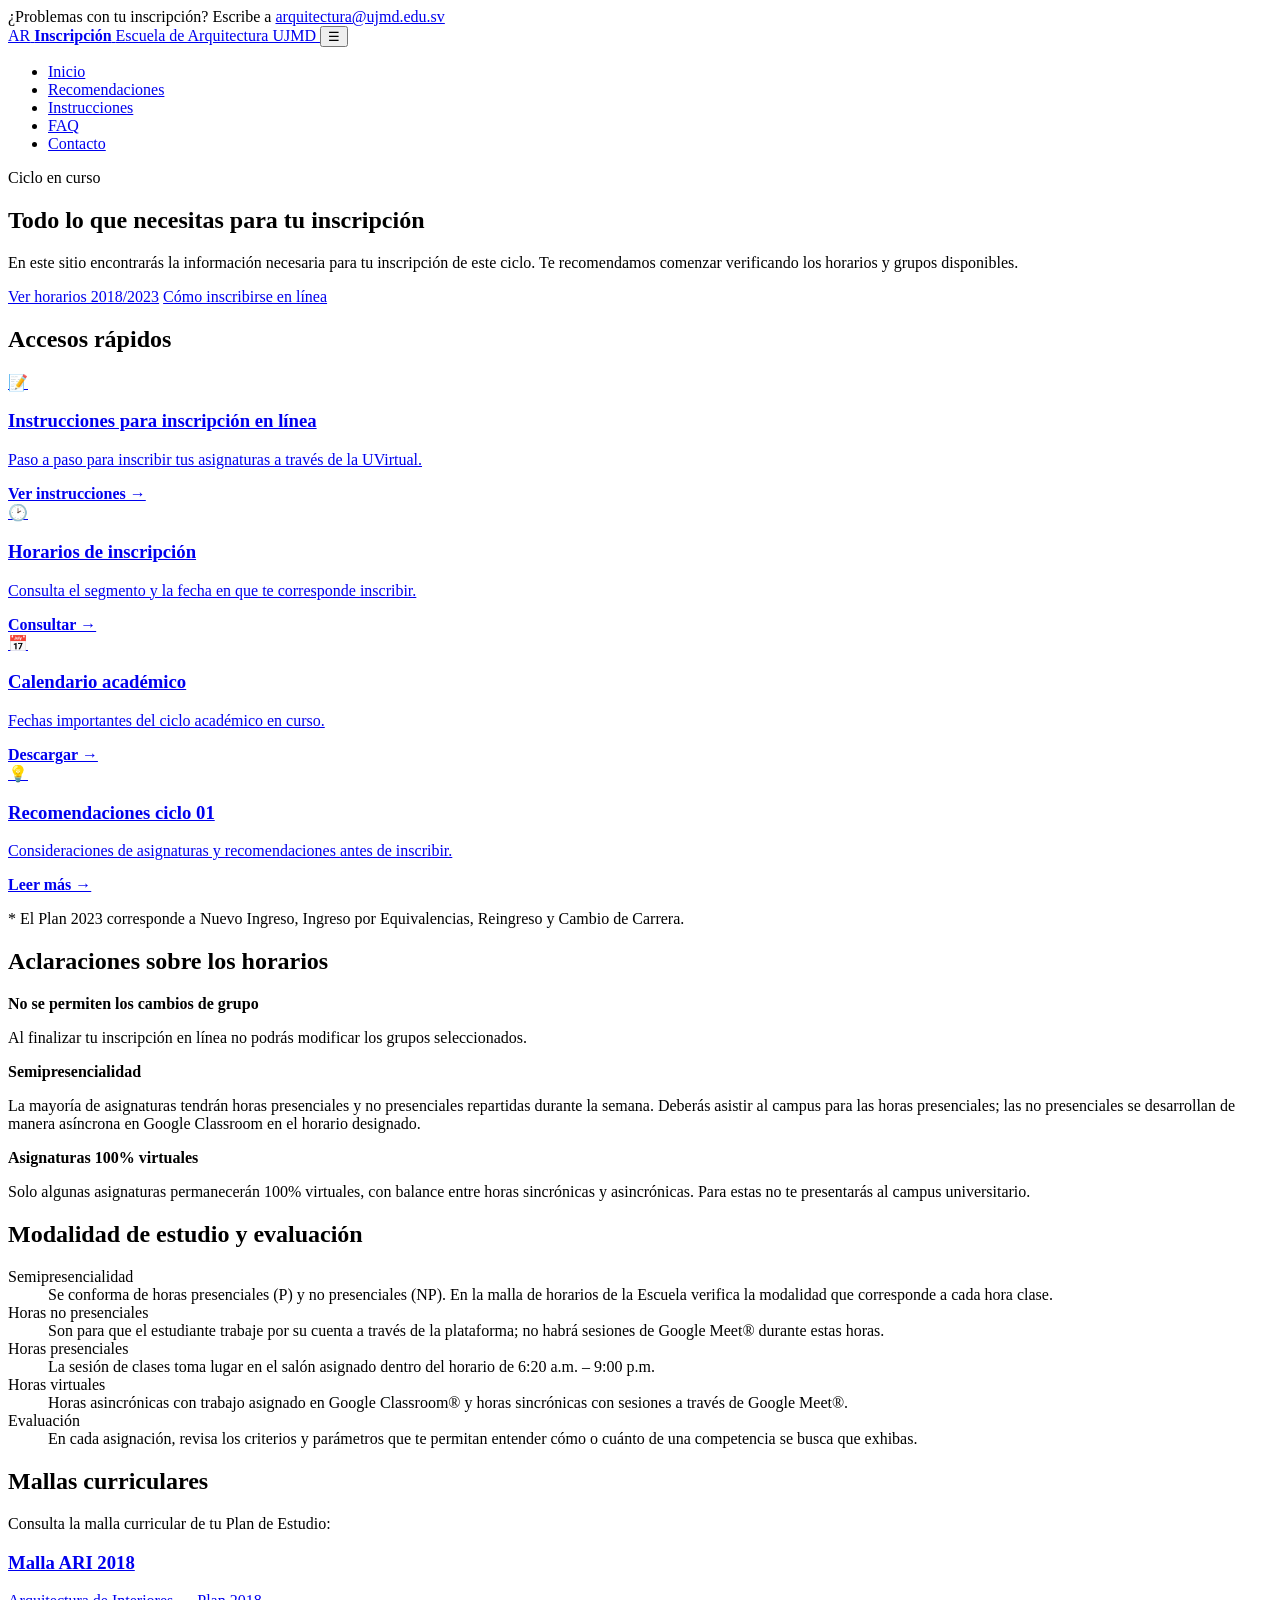
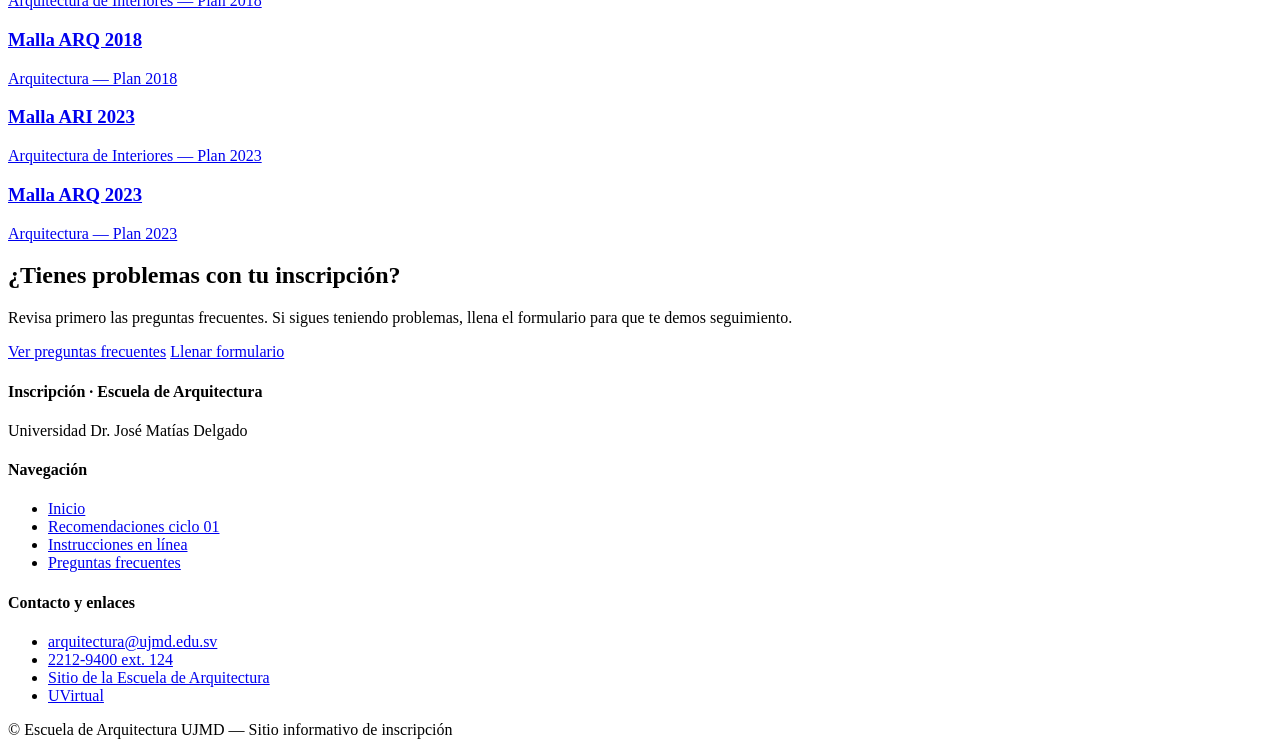
==== index.html @ d6c4833a "Rename index.htlm to index.html" ====
<!DOCTYPE html>
<html lang="es">
<head>
  <meta charset="UTF-8">
  <meta name="viewport" content="width=device-width, initial-scale=1.0">
  <title>Inscripción | Escuela de Arquitectura UJMD</title>
  <meta name="description" content="Información necesaria para tu inscripción de este ciclo — Escuela de Arquitectura, Universidad Dr. José Matías Delgado.">
  <link rel="preconnect" href="https://fonts.googleapis.com">
  <link href="https://fonts.googleapis.com/css2?family=Inter:wght@400;500;600;700;800&display=swap" rel="stylesheet">
  <link rel="stylesheet" href="styles.css">
</head>
<body>

  <div class="aviso-superior">
    ¿Problemas con tu inscripción? Escribe a <a href="mailto:arquitectura@ujmd.edu.sv">arquitectura@ujmd.edu.sv</a>
  </div>

  <header class="header">
    <nav class="nav">
      <a href="index.html" class="logo">
        <span class="logo-marca">AR</span>
        <span class="logo-texto">
          <strong>Inscripción</strong>
          <span>Escuela de Arquitectura UJMD</span>
        </span>
      </a>
      <button class="btn-menu" aria-label="Abrir menú">☰</button>
      <ul class="menu">
        <li><a href="index.html" class="activo">Inicio</a></li>
        <li><a href="recomendaciones.html">Recomendaciones</a></li>
        <li><a href="instrucciones.html">Instrucciones</a></li>
        <li><a href="faq.html">FAQ</a></li>
        <li><a href="mailto:arquitectura@ujmd.edu.sv">Contacto</a></li>
      </ul>
    </nav>
  </header>

  <section class="hero">
    <div class="hero-contenido">
      <span class="etiqueta">Ciclo en curso</span>
      <h1>Todo lo que necesitas para tu inscripción</h1>
      <p>En este sitio encontrarás la información necesaria para tu inscripción de este ciclo. Te recomendamos comenzar verificando los horarios y grupos disponibles.</p>
      <div class="hero-botones">
        <a class="btn btn-rojo" href="https://drive.google.com/open?id=1hYybfgr_sa6sFOh1pNgrKb1XfVoq0A5B" target="_blank" rel="noopener">Ver horarios 2018/2023</a>
        <a class="btn btn-claro" href="instrucciones.html">Cómo inscribirse en línea</a>
      </div>
    </div>
  </section>

  <main>
    <!-- Accesos rápidos -->
    <section class="seccion">
      <div class="contenedor">
        <h2 class="seccion-titulo">Accesos rápidos</h2>
        <div class="linea-acento"></div>
        <div class="tarjetas">
          <a class="tarjeta tarjeta-enlace" href="instrucciones.html">
            <div class="icono">📝</div>
            <h3>Instrucciones para inscripción en línea</h3>
            <p>Paso a paso para inscribir tus asignaturas a través de la UVirtual.</p>
            <span class="enlace" style="color:var(--rojo); font-weight:600;">Ver instrucciones →</span>
          </a>
          <a class="tarjeta tarjeta-enlace" href="https://www.ujmd.edu.sv/inscripcion-horario/arquitectura/" target="_blank" rel="noopener">
            <div class="icono">🕑</div>
            <h3>Horarios de inscripción</h3>
            <p>Consulta el segmento y la fecha en que te corresponde inscribir.</p>
            <span class="enlace" style="color:var(--rojo); font-weight:600;">Consultar →</span>
          </a>
          <a class="tarjeta tarjeta-enlace" href="https://drive.google.com/open?id=1ztWR73ITUoLOF77Rh7TLZA5f2QSHo3m7" target="_blank" rel="noopener">
            <div class="icono">📅</div>
            <h3>Calendario académico</h3>
            <p>Fechas importantes del ciclo académico en curso.</p>
            <span class="enlace" style="color:var(--rojo); font-weight:600;">Descargar →</span>
          </a>
          <a class="tarjeta tarjeta-enlace" href="recomendaciones.html">
            <div class="icono">💡</div>
            <h3>Recomendaciones ciclo 01</h3>
            <p>Consideraciones de asignaturas y recomendaciones antes de inscribir.</p>
            <span class="enlace" style="color:var(--rojo); font-weight:600;">Leer más →</span>
          </a>
        </div>
        <p class="nota">* El Plan 2023 corresponde a Nuevo Ingreso, Ingreso por Equivalencias, Reingreso y Cambio de Carrera.</p>
      </div>
    </section>

    <!-- Aclaraciones -->
    <section class="seccion" style="padding-top:0;">
      <div class="contenedor">
        <h2 class="seccion-titulo">Aclaraciones sobre los horarios</h2>
        <div class="linea-acento"></div>
        <div class="alerta alerta-roja">
          <strong>No se permiten los cambios de grupo</strong>
          <p>Al finalizar tu inscripción en línea no podrás modificar los grupos seleccionados.</p>
        </div>
        <div class="alerta alerta-azul">
          <strong>Semipresencialidad</strong>
          <p>La mayoría de asignaturas tendrán horas presenciales y no presenciales repartidas durante la semana. Deberás asistir al campus para las horas presenciales; las no presenciales se desarrollan de manera asíncrona en Google Classroom en el horario designado.</p>
        </div>
        <div class="alerta alerta-ambar">
          <strong>Asignaturas 100% virtuales</strong>
          <p>Solo algunas asignaturas permanecerán 100% virtuales, con balance entre horas sincrónicas y asincrónicas. Para estas no te presentarás al campus universitario.</p>
        </div>
      </div>
    </section>

    <!-- Modalidad -->
    <section class="seccion" style="padding-top:0;">
      <div class="contenedor">
        <h2 class="seccion-titulo">Modalidad de estudio y evaluación</h2>
        <div class="linea-acento"></div>
        <dl class="definiciones">
          <div class="definicion">
            <dt>Semipresencialidad</dt>
            <dd>Se conforma de horas presenciales (P) y no presenciales (NP). En la malla de horarios de la Escuela verifica la modalidad que corresponde a cada hora clase.</dd>
          </div>
          <div class="definicion">
            <dt>Horas no presenciales</dt>
            <dd>Son para que el estudiante trabaje por su cuenta a través de la plataforma; no habrá sesiones de Google Meet® durante estas horas.</dd>
          </div>
          <div class="definicion">
            <dt>Horas presenciales</dt>
            <dd>La sesión de clases toma lugar en el salón asignado dentro del horario de 6:20 a.m. – 9:00 p.m.</dd>
          </div>
          <div class="definicion">
            <dt>Horas virtuales</dt>
            <dd>Horas asincrónicas con trabajo asignado en Google Classroom® y horas sincrónicas con sesiones a través de Google Meet®.</dd>
          </div>
          <div class="definicion">
            <dt>Evaluación</dt>
            <dd>En cada asignación, revisa los criterios y parámetros que te permitan entender cómo o cuánto de una competencia se busca que exhibas.</dd>
          </div>
        </dl>
      </div>
    </section>

    <!-- Mallas curriculares -->
    <section class="seccion" style="padding-top:0;">
      <div class="contenedor">
        <h2 class="seccion-titulo">Mallas curriculares</h2>
        <p class="seccion-sub">Consulta la malla curricular de tu Plan de Estudio:</p>
        <div class="tarjetas">
          <a class="tarjeta tarjeta-enlace" href="https://drive.google.com/open?id=1e8xpUFCSqy_6aFLFYJ4rYyiDkTk_DrwK" target="_blank" rel="noopener">
            <h3>Malla ARI 2018</h3>
            <p>Arquitectura de Interiores — Plan 2018</p>
          </a>
          <a class="tarjeta tarjeta-enlace" href="https://drive.google.com/open?id=1e02tQdBMCcbCzEgWoytMqdnPlkGfabal" target="_blank" rel="noopener">
            <h3>Malla ARQ 2018</h3>
            <p>Arquitectura — Plan 2018</p>
          </a>
          <a class="tarjeta tarjeta-enlace" href="https://drive.google.com/open?id=1LbUfrU8d8MPIpe7XYC3Wa8VljsyWFBXw" target="_blank" rel="noopener">
            <h3>Malla ARI 2023</h3>
            <p>Arquitectura de Interiores — Plan 2023</p>
          </a>
          <a class="tarjeta tarjeta-enlace" href="https://drive.google.com/open?id=1LcKixuJLy1CkPlPRgVf4YlogJbpoIIKR" target="_blank" rel="noopener">
            <h3>Malla ARQ 2023</h3>
            <p>Arquitectura — Plan 2023</p>
          </a>
        </div>
      </div>
    </section>

    <!-- CTA -->
    <section class="seccion" style="padding-top:0;">
      <div class="contenedor">
        <div class="cta">
          <h2>¿Tienes problemas con tu inscripción?</h2>
          <p>Revisa primero las preguntas frecuentes. Si sigues teniendo problemas, llena el formulario para que te demos seguimiento.</p>
          <div class="hero-botones" style="justify-content:center;">
            <a class="btn" href="faq.html">Ver preguntas frecuentes</a>
            <a class="btn" href="https://forms.gle/niYX9DEPgqshswdW7" target="_blank" rel="noopener">Llenar formulario</a>
          </div>
        </div>
      </div>
    </section>
  </main>

  <footer class="footer">
    <div class="contenedor">
      <div class="footer-grid">
        <div>
          <h4>Inscripción · Escuela de Arquitectura</h4>
          <p>Universidad Dr. José Matías Delgado</p>
        </div>
        <div>
          <h4>Navegación</h4>
          <ul>
            <li><a href="index.html">Inicio</a></li>
            <li><a href="recomendaciones.html">Recomendaciones ciclo 01</a></li>
            <li><a href="instrucciones.html">Instrucciones en línea</a></li>
            <li><a href="faq.html">Preguntas frecuentes</a></li>
          </ul>
        </div>
        <div>
          <h4>Contacto y enlaces</h4>
          <ul>
            <li><a href="mailto:arquitectura@ujmd.edu.sv">arquitectura@ujmd.edu.sv</a></li>
            <li><a href="tel:+50322129400">2212-9400 ext. 124</a></li>
            <li><a href="https://www.ujmd.edu.sv/facultades/escuela-de-arquitectura/" target="_blank" rel="noopener">Sitio de la Escuela de Arquitectura</a></li>
            <li><a href="http://uvirtual.ujmd.edu.sv/" target="_blank" rel="noopener">UVirtual</a></li>
          </ul>
        </div>
      </div>
      <div class="footer-legal">© Escuela de Arquitectura UJMD — Sitio informativo de inscripción</div>
    </div>
  </footer>

  <script src="script.js"></script>
</body>
</html>
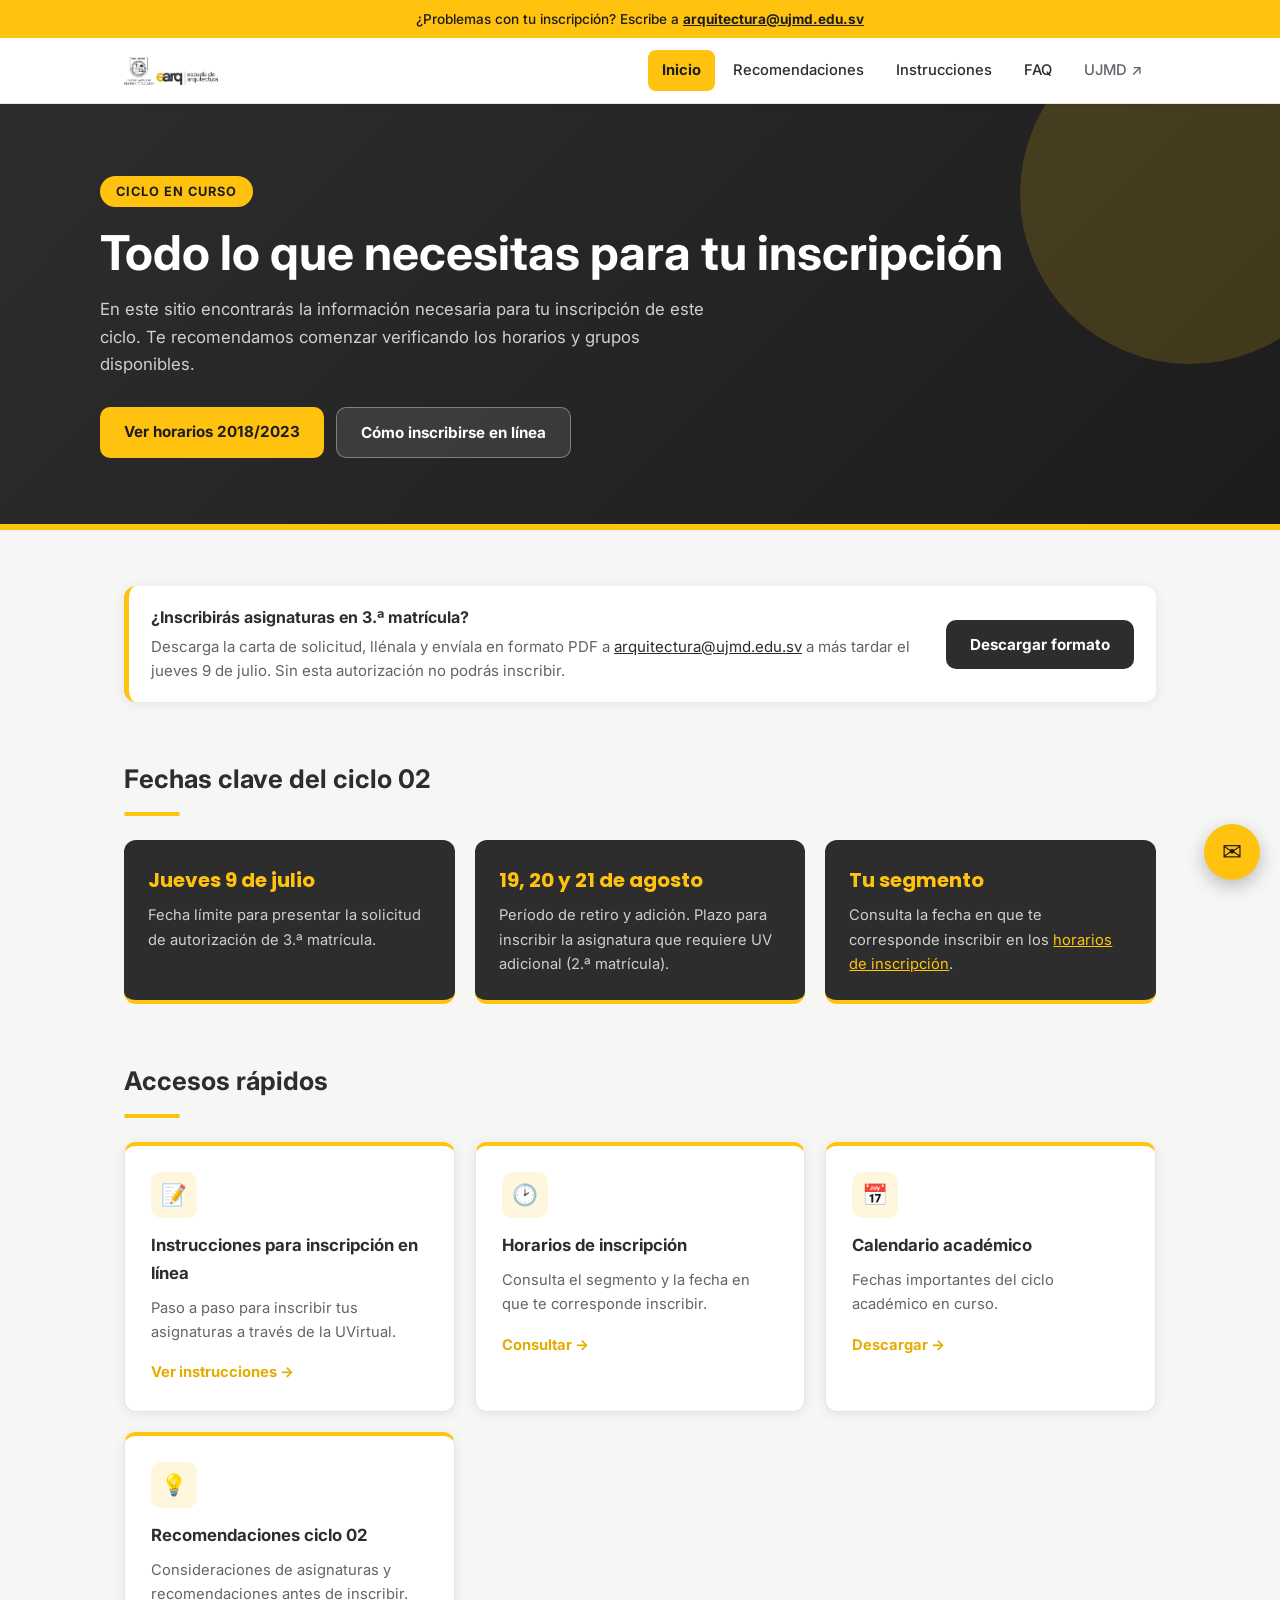
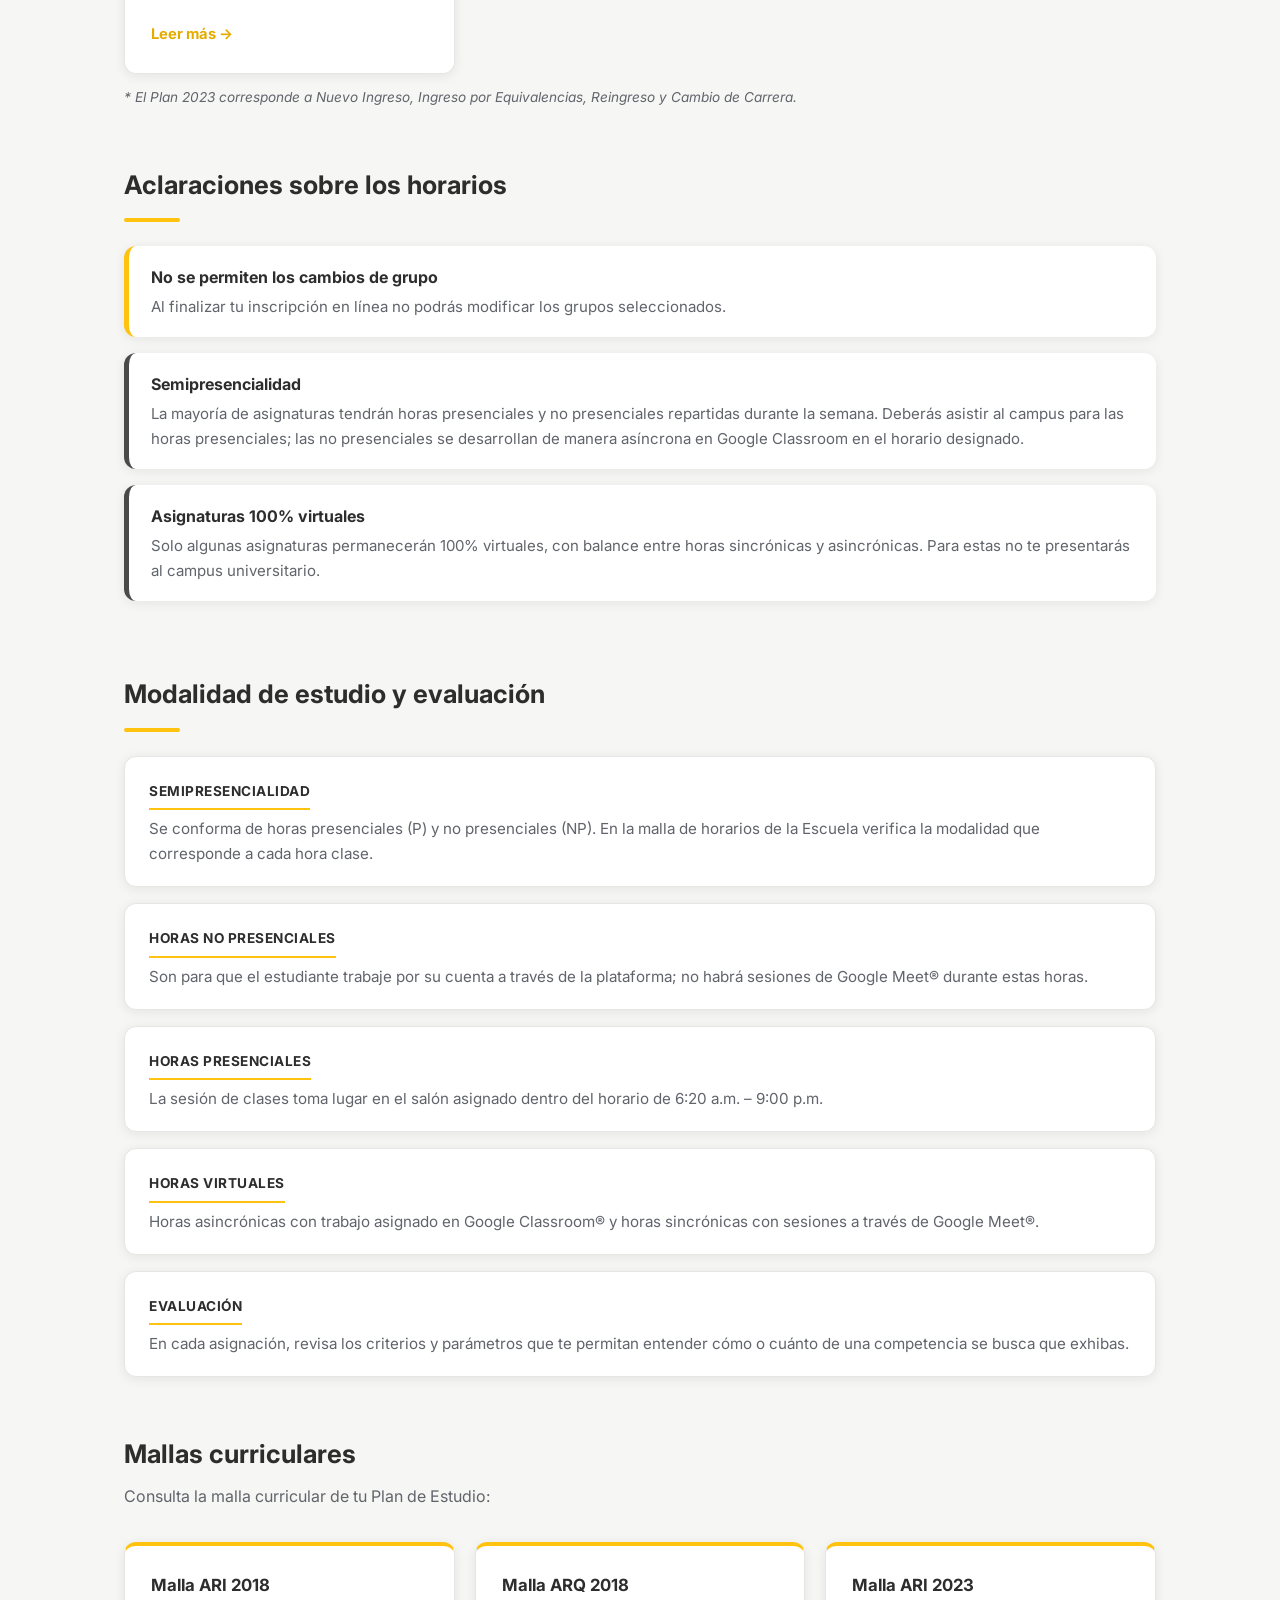
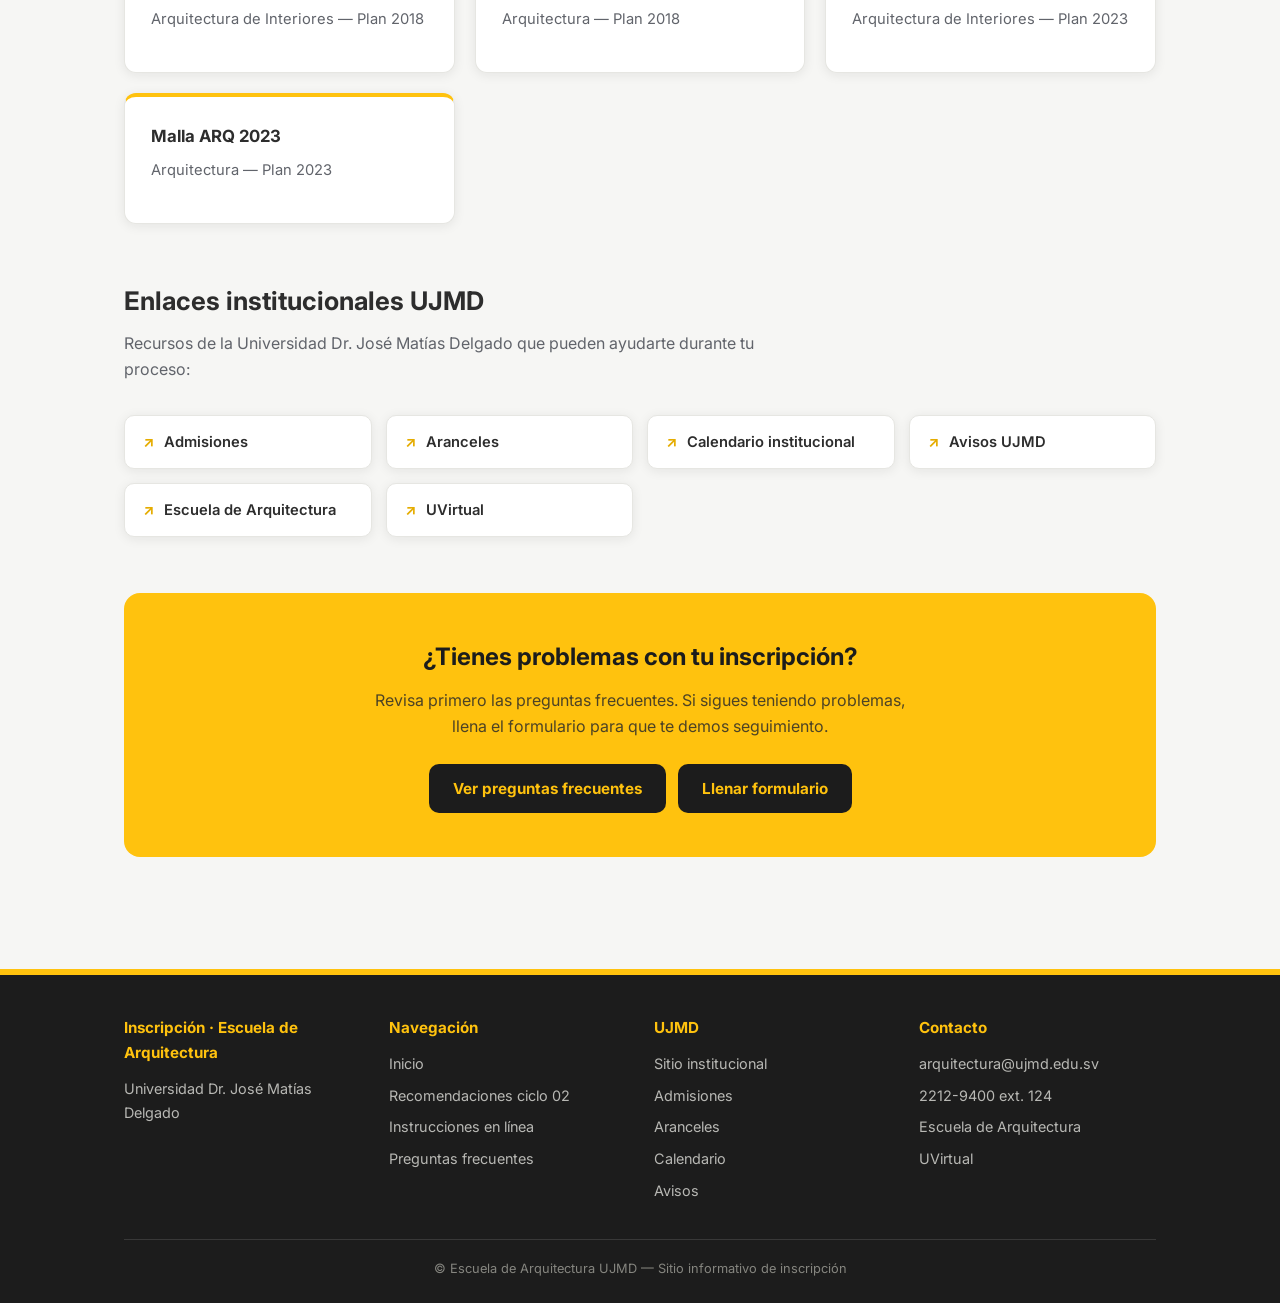
==== commit 64905d1b: "Add files via upload" ====
--- a/index.html
+++ b/index.html
@@ -6,7 +6,7 @@
   <title>Inscripción | Escuela de Arquitectura UJMD</title>
   <meta name="description" content="Información necesaria para tu inscripción de este ciclo — Escuela de Arquitectura, Universidad Dr. José Matías Delgado.">
   <link rel="preconnect" href="https://fonts.googleapis.com">
-  <link href="https://fonts.googleapis.com/css2?family=Inter:wght@400;500;600;700;800&display=swap" rel="stylesheet">
+  <link href="https://fonts.googleapis.com/css2?family=Inter:wght@400;500;600;700;800&family=Poppins:wght@400;700&display=swap" rel="stylesheet">
   <link rel="stylesheet" href="styles.css">
 </head>
 <body>
@@ -17,12 +17,8 @@
 
   <header class="header">
     <nav class="nav">
-      <a href="index.html" class="logo">
-        <span class="logo-marca">AR</span>
-        <span class="logo-texto">
-          <strong>Inscripción</strong>
-          <span>Escuela de Arquitectura UJMD</span>
-        </span>
+      <a href="index.html" class="logo" aria-label="EArq — Escuela de Arquitectura UJMD">
+        <span class="logo-cut"><img src="LOGO%20EARQ-UJMD-01.png" alt="EArq — Escuela de Arquitectura UJMD"></span>
       </a>
       <button class="btn-menu" aria-label="Abrir menú">☰</button>
       <ul class="menu">
@@ -30,7 +26,7 @@
         <li><a href="recomendaciones.html">Recomendaciones</a></li>
         <li><a href="instrucciones.html">Instrucciones</a></li>
         <li><a href="faq.html">FAQ</a></li>
-        <li><a href="mailto:arquitectura@ujmd.edu.sv">Contacto</a></li>
+        <li><a href="https://www.ujmd.edu.sv/" target="_blank" rel="noopener" class="externo">UJMD ↗</a></li>
       </ul>
     </nav>
   </header>
@@ -41,13 +37,48 @@
       <h1>Todo lo que necesitas para tu inscripción</h1>
       <p>En este sitio encontrarás la información necesaria para tu inscripción de este ciclo. Te recomendamos comenzar verificando los horarios y grupos disponibles.</p>
       <div class="hero-botones">
-        <a class="btn btn-rojo" href="https://drive.google.com/open?id=1hYybfgr_sa6sFOh1pNgrKb1XfVoq0A5B" target="_blank" rel="noopener">Ver horarios 2018/2023</a>
+        <a class="btn btn-amarillo" href="https://drive.google.com/open?id=1923eWimsNDPZbsRJVhP5gRsiucGjTOb5" target="_blank" rel="noopener">Ver horarios 2018/2023</a>
         <a class="btn btn-claro" href="instrucciones.html">Cómo inscribirse en línea</a>
       </div>
     </div>
   </section>
 
   <main>
+    <!-- Aviso 3.ª matrícula -->
+    <section class="seccion" style="padding-bottom:0;">
+      <div class="contenedor">
+        <div class="alerta alerta-amarilla" style="display:flex; align-items:center; justify-content:space-between; gap:16px; flex-wrap:wrap; margin-bottom:0;">
+          <div style="flex:1; min-width:260px;">
+            <strong>¿Inscribirás asignaturas en 3.ª matrícula?</strong>
+            <p>Descarga la carta de solicitud, llénala y envíala en formato PDF a <a href="mailto:arquitectura@ujmd.edu.sv">arquitectura@ujmd.edu.sv</a> a más tardar el jueves 9 de julio. Sin esta autorización no podrás inscribir.</p>
+          </div>
+          <a class="btn btn-oscuro" href="https://docs.google.com/document/d/1ooplPmo3fWcnGAQLoOipXJLfIvERY1R8" target="_blank" rel="noopener">Descargar formato</a>
+        </div>
+      </div>
+    </section>
+
+    <!-- Fechas clave -->
+    <section class="seccion" style="padding-bottom:0;">
+      <div class="contenedor">
+        <h2 class="seccion-titulo">Fechas clave del ciclo 02</h2>
+        <div class="linea-acento"></div>
+        <div class="fechas">
+          <div class="fecha-item">
+            <div class="fecha-dia">Jueves 9 de julio</div>
+            <p>Fecha límite para presentar la solicitud de autorización de 3.ª matrícula.</p>
+          </div>
+          <div class="fecha-item">
+            <div class="fecha-dia">19, 20 y 21 de agosto</div>
+            <p>Período de retiro y adición. Plazo para inscribir la asignatura que requiere UV adicional (2.ª matrícula).</p>
+          </div>
+          <div class="fecha-item">
+            <div class="fecha-dia">Tu segmento</div>
+            <p>Consulta la fecha en que te corresponde inscribir en los <a href="https://www.ujmd.edu.sv/inscripcion-horario/arquitectura/" target="_blank" rel="noopener">horarios de inscripción</a>.</p>
+          </div>
+        </div>
+      </div>
+    </section>
+
     <!-- Accesos rápidos -->
     <section class="seccion">
       <div class="contenedor">
@@ -58,25 +89,25 @@
             <div class="icono">📝</div>
             <h3>Instrucciones para inscripción en línea</h3>
             <p>Paso a paso para inscribir tus asignaturas a través de la UVirtual.</p>
-            <span class="enlace" style="color:var(--rojo); font-weight:600;">Ver instrucciones →</span>
+            <span class="enlace">Ver instrucciones →</span>
           </a>
           <a class="tarjeta tarjeta-enlace" href="https://www.ujmd.edu.sv/inscripcion-horario/arquitectura/" target="_blank" rel="noopener">
             <div class="icono">🕑</div>
             <h3>Horarios de inscripción</h3>
             <p>Consulta el segmento y la fecha en que te corresponde inscribir.</p>
-            <span class="enlace" style="color:var(--rojo); font-weight:600;">Consultar →</span>
+            <span class="enlace">Consultar →</span>
           </a>
           <a class="tarjeta tarjeta-enlace" href="https://drive.google.com/open?id=1ztWR73ITUoLOF77Rh7TLZA5f2QSHo3m7" target="_blank" rel="noopener">
             <div class="icono">📅</div>
             <h3>Calendario académico</h3>
             <p>Fechas importantes del ciclo académico en curso.</p>
-            <span class="enlace" style="color:var(--rojo); font-weight:600;">Descargar →</span>
+            <span class="enlace">Descargar →</span>
           </a>
           <a class="tarjeta tarjeta-enlace" href="recomendaciones.html">
             <div class="icono">💡</div>
-            <h3>Recomendaciones ciclo 01</h3>
+            <h3>Recomendaciones ciclo 02</h3>
             <p>Consideraciones de asignaturas y recomendaciones antes de inscribir.</p>
-            <span class="enlace" style="color:var(--rojo); font-weight:600;">Leer más →</span>
+            <span class="enlace">Leer más →</span>
           </a>
         </div>
         <p class="nota">* El Plan 2023 corresponde a Nuevo Ingreso, Ingreso por Equivalencias, Reingreso y Cambio de Carrera.</p>
@@ -88,15 +119,15 @@
       <div class="contenedor">
         <h2 class="seccion-titulo">Aclaraciones sobre los horarios</h2>
         <div class="linea-acento"></div>
-        <div class="alerta alerta-roja">
+        <div class="alerta alerta-amarilla">
           <strong>No se permiten los cambios de grupo</strong>
           <p>Al finalizar tu inscripción en línea no podrás modificar los grupos seleccionados.</p>
         </div>
-        <div class="alerta alerta-azul">
+        <div class="alerta alerta-gris">
           <strong>Semipresencialidad</strong>
           <p>La mayoría de asignaturas tendrán horas presenciales y no presenciales repartidas durante la semana. Deberás asistir al campus para las horas presenciales; las no presenciales se desarrollan de manera asíncrona en Google Classroom en el horario designado.</p>
         </div>
-        <div class="alerta alerta-ambar">
+        <div class="alerta alerta-gris">
           <strong>Asignaturas 100% virtuales</strong>
           <p>Solo algunas asignaturas permanecerán 100% virtuales, con balance entre horas sincrónicas y asincrónicas. Para estas no te presentarás al campus universitario.</p>
         </div>
@@ -159,6 +190,22 @@
       </div>
     </section>
 
+    <!-- Enlaces institucionales -->
+    <section class="seccion" style="padding-top:0;">
+      <div class="contenedor">
+        <h2 class="seccion-titulo">Enlaces institucionales UJMD</h2>
+        <p class="seccion-sub">Recursos de la Universidad Dr. José Matías Delgado que pueden ayudarte durante tu proceso:</p>
+        <div class="enlaces-ujmd">
+          <a class="enlace-ujmd" href="https://www.ujmd.edu.sv/admisiones/" target="_blank" rel="noopener">Admisiones</a>
+          <a class="enlace-ujmd" href="https://www.ujmd.edu.sv/aranceles/" target="_blank" rel="noopener">Aranceles</a>
+          <a class="enlace-ujmd" href="https://www.ujmd.edu.sv/calendario/" target="_blank" rel="noopener">Calendario institucional</a>
+          <a class="enlace-ujmd" href="https://www.ujmd.edu.sv/avisos/" target="_blank" rel="noopener">Avisos UJMD</a>
+          <a class="enlace-ujmd" href="https://www.ujmd.edu.sv/facultades/escuela-de-arquitectura/" target="_blank" rel="noopener">Escuela de Arquitectura</a>
+          <a class="enlace-ujmd" href="http://uvirtual.ujmd.edu.sv/" target="_blank" rel="noopener">UVirtual</a>
+        </div>
+      </div>
+    </section>
+
     <!-- CTA -->
     <section class="seccion" style="padding-top:0;">
       <div class="contenedor">
@@ -185,17 +232,27 @@
           <h4>Navegación</h4>
           <ul>
             <li><a href="index.html">Inicio</a></li>
-            <li><a href="recomendaciones.html">Recomendaciones ciclo 01</a></li>
+            <li><a href="recomendaciones.html">Recomendaciones ciclo 02</a></li>
             <li><a href="instrucciones.html">Instrucciones en línea</a></li>
             <li><a href="faq.html">Preguntas frecuentes</a></li>
           </ul>
         </div>
         <div>
-          <h4>Contacto y enlaces</h4>
+          <h4>UJMD</h4>
+          <ul>
+            <li><a href="https://www.ujmd.edu.sv/" target="_blank" rel="noopener">Sitio institucional</a></li>
+            <li><a href="https://www.ujmd.edu.sv/admisiones/" target="_blank" rel="noopener">Admisiones</a></li>
+            <li><a href="https://www.ujmd.edu.sv/aranceles/" target="_blank" rel="noopener">Aranceles</a></li>
+            <li><a href="https://www.ujmd.edu.sv/calendario/" target="_blank" rel="noopener">Calendario</a></li>
+            <li><a href="https://www.ujmd.edu.sv/avisos/" target="_blank" rel="noopener">Avisos</a></li>
+          </ul>
+        </div>
+        <div>
+          <h4>Contacto</h4>
           <ul>
             <li><a href="mailto:arquitectura@ujmd.edu.sv">arquitectura@ujmd.edu.sv</a></li>
             <li><a href="tel:+50322129400">2212-9400 ext. 124</a></li>
-            <li><a href="https://www.ujmd.edu.sv/facultades/escuela-de-arquitectura/" target="_blank" rel="noopener">Sitio de la Escuela de Arquitectura</a></li>
+            <li><a href="https://www.ujmd.edu.sv/facultades/escuela-de-arquitectura/" target="_blank" rel="noopener">Escuela de Arquitectura</a></li>
             <li><a href="http://uvirtual.ujmd.edu.sv/" target="_blank" rel="noopener">UVirtual</a></li>
           </ul>
         </div>
@@ -204,6 +261,8 @@
     </div>
   </footer>
 
+  <a class="btn-flotante" href="mailto:arquitectura@ujmd.edu.sv" title="Escríbenos: arquitectura@ujmd.edu.sv" aria-label="Contacto por correo">✉</a>
+
   <script src="script.js"></script>
 </body>
 </html>
--- a/styles.css
+++ b/styles.css
@@ -0,0 +1,516 @@
+/* ============================================
+   Sitio de Inscripción — Escuela de Arquitectura UJMD
+   Paleta EArq: gris oscuro · blanco · amarillo
+   ============================================ */
+
+:root {
+  --gris: #2d2d2d;
+  --gris-profundo: #1c1c1c;
+  --gris-medio: #4a4a4a;
+  --amarillo: #ffc20e;
+  --amarillo-oscuro: #e5ac00;
+  --amarillo-suave: #fff7dd;
+  --fondo: #f6f6f4;
+  --blanco: #ffffff;
+  --texto: #2d2d2d;
+  --texto-suave: #61646b;
+  --borde: #e6e6e2;
+  --sombra: 0 2px 12px rgba(28, 28, 28, 0.08);
+  --sombra-hover: 0 8px 24px rgba(28, 28, 28, 0.16);
+  --radio: 12px;
+}
+
+* { margin: 0; padding: 0; box-sizing: border-box; }
+
+html { scroll-behavior: smooth; }
+
+body {
+  font-family: 'Inter', -apple-system, BlinkMacSystemFont, 'Segoe UI', Roboto, sans-serif;
+  background: var(--fondo);
+  color: var(--texto);
+  line-height: 1.65;
+}
+
+img { max-width: 100%; display: block; }
+
+a { color: var(--gris); }
+
+.contenedor {
+  max-width: 1080px;
+  margin: 0 auto;
+  padding: 0 24px;
+}
+
+/* ---------- Barra superior de aviso ---------- */
+.aviso-superior {
+  background: var(--amarillo);
+  color: var(--gris-profundo);
+  font-size: 0.85rem;
+  font-weight: 500;
+  text-align: center;
+  padding: 8px 16px;
+}
+.aviso-superior a { color: var(--gris-profundo); font-weight: 700; text-decoration: underline; }
+
+/* ---------- Header / Navegación ---------- */
+.header {
+  background: var(--blanco);
+  border-bottom: 1px solid var(--borde);
+  position: sticky;
+  top: 0;
+  z-index: 100;
+  box-shadow: 0 1px 4px rgba(0,0,0,0.04);
+}
+.nav {
+  max-width: 1080px;
+  margin: 0 auto;
+  padding: 12px 24px;
+  display: flex;
+  align-items: center;
+  justify-content: space-between;
+  gap: 16px;
+}
+.logo {
+  display: flex;
+  align-items: center;
+  gap: 14px;
+  text-decoration: none;
+  color: var(--gris);
+}
+/* Recorte del logo: el PNG (4132x1454) tiene márgenes transparentes.
+   El área visible del logo va de x 484-3806, y 252-1243 (medido pixel a pixel).
+   Los porcentajes muestran exactamente esa área. */
+.logo-cut {
+  position: relative;
+  width: 94px;
+  height: 28px;
+  overflow: hidden;
+  flex-shrink: 0;
+}
+.logo-cut img {
+  position: absolute;
+  width: 124.34%;
+  max-width: none;
+  left: -14.57%;
+  top: -25.4%;
+}
+
+.menu {
+  display: flex;
+  list-style: none;
+  gap: 4px;
+  align-items: center;
+}
+.menu a {
+  display: block;
+  padding: 8px 14px;
+  border-radius: 8px;
+  text-decoration: none;
+  color: var(--texto);
+  font-size: 0.92rem;
+  font-weight: 500;
+  transition: background 0.15s, color 0.15s;
+}
+.menu a:hover { background: var(--amarillo-suave); }
+.menu a.activo { background: var(--amarillo); color: var(--gris-profundo); font-weight: 700; }
+.menu a.externo { color: var(--texto-suave); }
+
+.btn-menu {
+  display: none;
+  background: none;
+  border: 1px solid var(--borde);
+  border-radius: 8px;
+  padding: 8px 10px;
+  cursor: pointer;
+  font-size: 1.2rem;
+  color: var(--gris);
+}
+
+/* ---------- Hero ---------- */
+.hero {
+  background: linear-gradient(135deg, var(--gris) 0%, var(--gris-profundo) 100%);
+  color: #fff;
+  padding: 72px 24px;
+  position: relative;
+  overflow: hidden;
+}
+.hero::after {
+  content: "";
+  position: absolute;
+  right: -80px;
+  top: -80px;
+  width: 340px;
+  height: 340px;
+  border-radius: 50%;
+  background: rgba(255, 194, 14, 0.16);
+}
+.hero::before {
+  content: "";
+  position: absolute;
+  left: 0; right: 0; bottom: 0;
+  height: 6px;
+  background: var(--amarillo);
+}
+.hero-contenido { max-width: 1080px; margin: 0 auto; position: relative; z-index: 1; }
+.hero .etiqueta {
+  display: inline-block;
+  background: var(--amarillo);
+  color: var(--gris-profundo);
+  border-radius: 999px;
+  padding: 5px 16px;
+  font-size: 0.8rem;
+  font-weight: 700;
+  letter-spacing: 1px;
+  text-transform: uppercase;
+  margin-bottom: 18px;
+}
+.hero h1 { font-size: clamp(1.9rem, 4.5vw, 3rem); line-height: 1.15; margin-bottom: 16px; }
+.hero p { max-width: 620px; font-size: 1.05rem; color: #cfcfcb; margin-bottom: 28px; }
+.hero p a { color: var(--amarillo); }
+.hero-botones { display: flex; gap: 12px; flex-wrap: wrap; }
+
+/* Hero compacto para páginas internas */
+.hero-interno { padding: 48px 24px; }
+.hero-interno p { margin-bottom: 0; }
+
+/* ---------- Botones ---------- */
+.btn {
+  display: inline-block;
+  padding: 12px 24px;
+  border-radius: 10px;
+  text-decoration: none;
+  font-weight: 700;
+  font-size: 0.95rem;
+  transition: transform 0.15s, box-shadow 0.15s;
+}
+.btn:hover { transform: translateY(-2px); box-shadow: var(--sombra-hover); }
+.btn-amarillo { background: var(--amarillo); color: var(--gris-profundo); }
+.btn-claro { background: rgba(255,255,255,0.1); color: #fff; border: 1px solid rgba(255,255,255,0.35); }
+.btn-oscuro { background: var(--gris); color: #fff; }
+
+/* ---------- Secciones ---------- */
+.seccion { padding: 56px 0; }
+.seccion-titulo {
+  font-size: 1.6rem;
+  color: var(--gris);
+  margin-bottom: 8px;
+}
+.seccion-sub { color: var(--texto-suave); margin-bottom: 32px; max-width: 680px; }
+.linea-acento {
+  width: 56px; height: 4px;
+  background: var(--amarillo);
+  border-radius: 2px;
+  margin: 12px 0 24px;
+}
+
+/* ---------- Tarjetas ---------- */
+.tarjetas {
+  display: grid;
+  grid-template-columns: repeat(auto-fit, minmax(260px, 1fr));
+  gap: 20px;
+}
+.tarjeta {
+  background: var(--blanco);
+  border: 1px solid var(--borde);
+  border-top: 4px solid var(--amarillo);
+  border-radius: var(--radio);
+  padding: 26px;
+  box-shadow: var(--sombra);
+  transition: transform 0.15s, box-shadow 0.15s;
+}
+.tarjeta:hover { transform: translateY(-3px); box-shadow: var(--sombra-hover); }
+.tarjeta .icono {
+  width: 46px; height: 46px;
+  border-radius: 10px;
+  background: var(--amarillo-suave);
+  display: flex; align-items: center; justify-content: center;
+  font-size: 1.3rem;
+  margin-bottom: 14px;
+}
+.tarjeta h3 { color: var(--gris); font-size: 1.05rem; margin-bottom: 8px; }
+.tarjeta p { font-size: 0.92rem; color: var(--texto-suave); margin-bottom: 14px; }
+.tarjeta .enlace { font-weight: 700; text-decoration: none; font-size: 0.92rem; color: var(--amarillo-oscuro); }
+.tarjeta .enlace:hover { text-decoration: underline; }
+
+a.tarjeta-enlace { text-decoration: none; color: inherit; display: block; }
+
+/* ---------- Alertas ---------- */
+.alerta {
+  border-radius: var(--radio);
+  padding: 18px 22px;
+  margin-bottom: 16px;
+  border-left: 5px solid;
+  background: var(--blanco);
+  box-shadow: var(--sombra);
+}
+.alerta strong { display: block; margin-bottom: 4px; color: var(--gris); }
+.alerta p { font-size: 0.94rem; color: var(--texto-suave); }
+.alerta-amarilla { border-color: var(--amarillo); }
+.alerta-gris { border-color: var(--gris-medio); }
+
+/* ---------- Listas ---------- */
+.lista-check { list-style: none; }
+.lista-check li {
+  padding: 10px 0 10px 34px;
+  position: relative;
+  border-bottom: 1px dashed var(--borde);
+}
+.lista-check li:last-child { border-bottom: none; }
+.lista-check li::before {
+  content: "✓";
+  position: absolute;
+  left: 0; top: 10px;
+  width: 22px; height: 22px;
+  border-radius: 50%;
+  background: var(--amarillo);
+  color: var(--gris-profundo);
+  font-size: 0.8rem;
+  display: flex; align-items: center; justify-content: center;
+  font-weight: 700;
+}
+
+.lista-numerada { list-style: none; counter-reset: paso; }
+.lista-numerada li {
+  counter-increment: paso;
+  padding: 14px 0 14px 52px;
+  position: relative;
+  border-bottom: 1px dashed var(--borde);
+}
+.lista-numerada li:last-child { border-bottom: none; }
+.lista-numerada li::before {
+  content: counter(paso);
+  position: absolute;
+  left: 0; top: 12px;
+  width: 34px; height: 34px;
+  border-radius: 50%;
+  background: var(--gris);
+  color: var(--amarillo);
+  font-weight: 700;
+  display: flex; align-items: center; justify-content: center;
+  font-size: 0.9rem;
+}
+
+/* ---------- Acordeón (FAQ) ---------- */
+.acordeon { display: flex; flex-direction: column; gap: 12px; }
+.acordeon-item {
+  background: var(--blanco);
+  border: 1px solid var(--borde);
+  border-radius: var(--radio);
+  box-shadow: var(--sombra);
+  overflow: hidden;
+}
+.acordeon-item.abierto { border-left: 5px solid var(--amarillo); }
+.acordeon-boton {
+  width: 100%;
+  background: none;
+  border: none;
+  text-align: left;
+  padding: 18px 22px;
+  font-size: 1rem;
+  font-weight: 600;
+  color: var(--gris);
+  cursor: pointer;
+  display: flex;
+  justify-content: space-between;
+  align-items: center;
+  gap: 16px;
+  font-family: inherit;
+}
+.acordeon-boton::after {
+  content: "+";
+  font-size: 1.4rem;
+  color: var(--amarillo-oscuro);
+  transition: transform 0.2s;
+  flex-shrink: 0;
+}
+.acordeon-item.abierto .acordeon-boton::after { transform: rotate(45deg); }
+.acordeon-panel {
+  max-height: 0;
+  overflow: hidden;
+  transition: max-height 0.25s ease;
+}
+.acordeon-panel p {
+  padding: 0 22px 20px;
+  color: var(--texto-suave);
+  font-size: 0.95rem;
+}
+
+/* ---------- Definiciones (modalidades) ---------- */
+.definiciones { display: grid; gap: 16px; }
+.definicion {
+  background: var(--blanco);
+  border: 1px solid var(--borde);
+  border-radius: var(--radio);
+  padding: 20px 24px;
+  box-shadow: var(--sombra);
+}
+.definicion dt {
+  font-weight: 700;
+  color: var(--gris);
+  text-transform: uppercase;
+  font-size: 0.85rem;
+  letter-spacing: 0.5px;
+  margin-bottom: 6px;
+  padding-bottom: 6px;
+  border-bottom: 2px solid var(--amarillo);
+  display: inline-block;
+}
+.definicion dd { color: var(--texto-suave); font-size: 0.95rem; }
+
+/* ---------- Enlaces institucionales UJMD ---------- */
+.enlaces-ujmd {
+  display: grid;
+  grid-template-columns: repeat(auto-fit, minmax(200px, 1fr));
+  gap: 14px;
+}
+.enlace-ujmd {
+  display: flex;
+  align-items: center;
+  gap: 10px;
+  background: var(--blanco);
+  border: 1px solid var(--borde);
+  border-radius: 10px;
+  padding: 14px 18px;
+  text-decoration: none;
+  color: var(--gris);
+  font-weight: 600;
+  font-size: 0.92rem;
+  box-shadow: var(--sombra);
+  transition: transform 0.15s, box-shadow 0.15s, border-color 0.15s;
+}
+.enlace-ujmd:hover {
+  transform: translateY(-2px);
+  box-shadow: var(--sombra-hover);
+  border-color: var(--amarillo);
+}
+.enlace-ujmd::before { content: "↗"; color: var(--amarillo-oscuro); font-weight: 700; }
+
+/* ---------- CTA final ---------- */
+.cta {
+  background: var(--amarillo);
+  border-radius: 16px;
+  color: var(--gris-profundo);
+  padding: 44px 36px;
+  text-align: center;
+}
+.cta h2 { font-size: 1.5rem; margin-bottom: 10px; }
+.cta p { color: #4d4325; margin-bottom: 24px; max-width: 560px; margin-left: auto; margin-right: auto; }
+.cta .btn { background: var(--gris-profundo); color: var(--amarillo); }
+
+/* ---------- Footer ---------- */
+.footer {
+  background: var(--gris-profundo);
+  color: #b8b8b4;
+  margin-top: 56px;
+  padding: 40px 0 24px;
+  font-size: 0.9rem;
+  border-top: 6px solid var(--amarillo);
+}
+.footer-grid {
+  display: grid;
+  grid-template-columns: repeat(auto-fit, minmax(200px, 1fr));
+  gap: 28px;
+  margin-bottom: 28px;
+}
+.footer h4 { color: var(--amarillo); margin-bottom: 12px; font-size: 0.95rem; }
+.footer ul { list-style: none; }
+.footer li { margin-bottom: 8px; }
+.footer a { color: #b8b8b4; text-decoration: none; }
+.footer a:hover { color: #fff; text-decoration: underline; }
+.footer-legal {
+  border-top: 1px solid rgba(255,255,255,0.12);
+  padding-top: 18px;
+  text-align: center;
+  font-size: 0.8rem;
+  color: #85857f;
+}
+
+/* ---------- Fechas clave ---------- */
+.fechas {
+  display: grid;
+  grid-template-columns: repeat(auto-fit, minmax(240px, 1fr));
+  gap: 20px;
+}
+.fecha-item {
+  background: var(--gris);
+  color: #fff;
+  border-radius: var(--radio);
+  padding: 24px;
+  border-bottom: 4px solid var(--amarillo);
+}
+.fecha-item .fecha-dia {
+  font-family: 'Poppins', 'Inter', sans-serif;
+  font-weight: 700;
+  font-size: 1.25rem;
+  color: var(--amarillo);
+  margin-bottom: 6px;
+}
+.fecha-item p { color: #cfcfcb; font-size: 0.92rem; }
+.fecha-item a { color: var(--amarillo); }
+
+/* ---------- Buscador FAQ ---------- */
+.buscador { margin-bottom: 24px; }
+.buscador input {
+  width: 100%;
+  padding: 14px 18px;
+  border: 1px solid var(--borde);
+  border-radius: 10px;
+  font-size: 1rem;
+  font-family: inherit;
+  box-shadow: var(--sombra);
+}
+.buscador input:focus {
+  outline: none;
+  border-color: var(--amarillo);
+  box-shadow: 0 0 0 3px rgba(255, 194, 14, 0.35);
+}
+.sin-resultados {
+  display: none;
+  color: var(--texto-suave);
+  font-style: italic;
+  padding: 12px 0;
+}
+
+/* ---------- Botón flotante de contacto ---------- */
+.btn-flotante {
+  position: fixed;
+  right: 20px;
+  bottom: 20px;
+  width: 56px;
+  height: 56px;
+  border-radius: 50%;
+  background: var(--amarillo);
+  color: var(--gris-profundo);
+  display: flex;
+  align-items: center;
+  justify-content: center;
+  font-size: 1.5rem;
+  text-decoration: none;
+  box-shadow: 0 6px 18px rgba(0, 0, 0, 0.25);
+  z-index: 200;
+  transition: transform 0.15s;
+}
+.btn-flotante:hover { transform: scale(1.08); }
+
+/* ---------- Utilidades ---------- */
+.nota { font-size: 0.85rem; color: var(--texto-suave); font-style: italic; margin-top: 12px; }
+.mt-32 { margin-top: 32px; }
+
+/* ---------- Responsive ---------- */
+@media (max-width: 820px) {
+  .btn-menu { display: block; }
+  .menu {
+    display: none;
+    position: absolute;
+    top: 100%;
+    left: 0; right: 0;
+    background: var(--blanco);
+    flex-direction: column;
+    align-items: stretch;
+    padding: 12px 16px;
+    border-bottom: 1px solid var(--borde);
+    box-shadow: 0 12px 24px rgba(0,0,0,0.08);
+  }
+  .menu.abierto { display: flex; }
+  .hero { padding: 52px 24px; }
+}
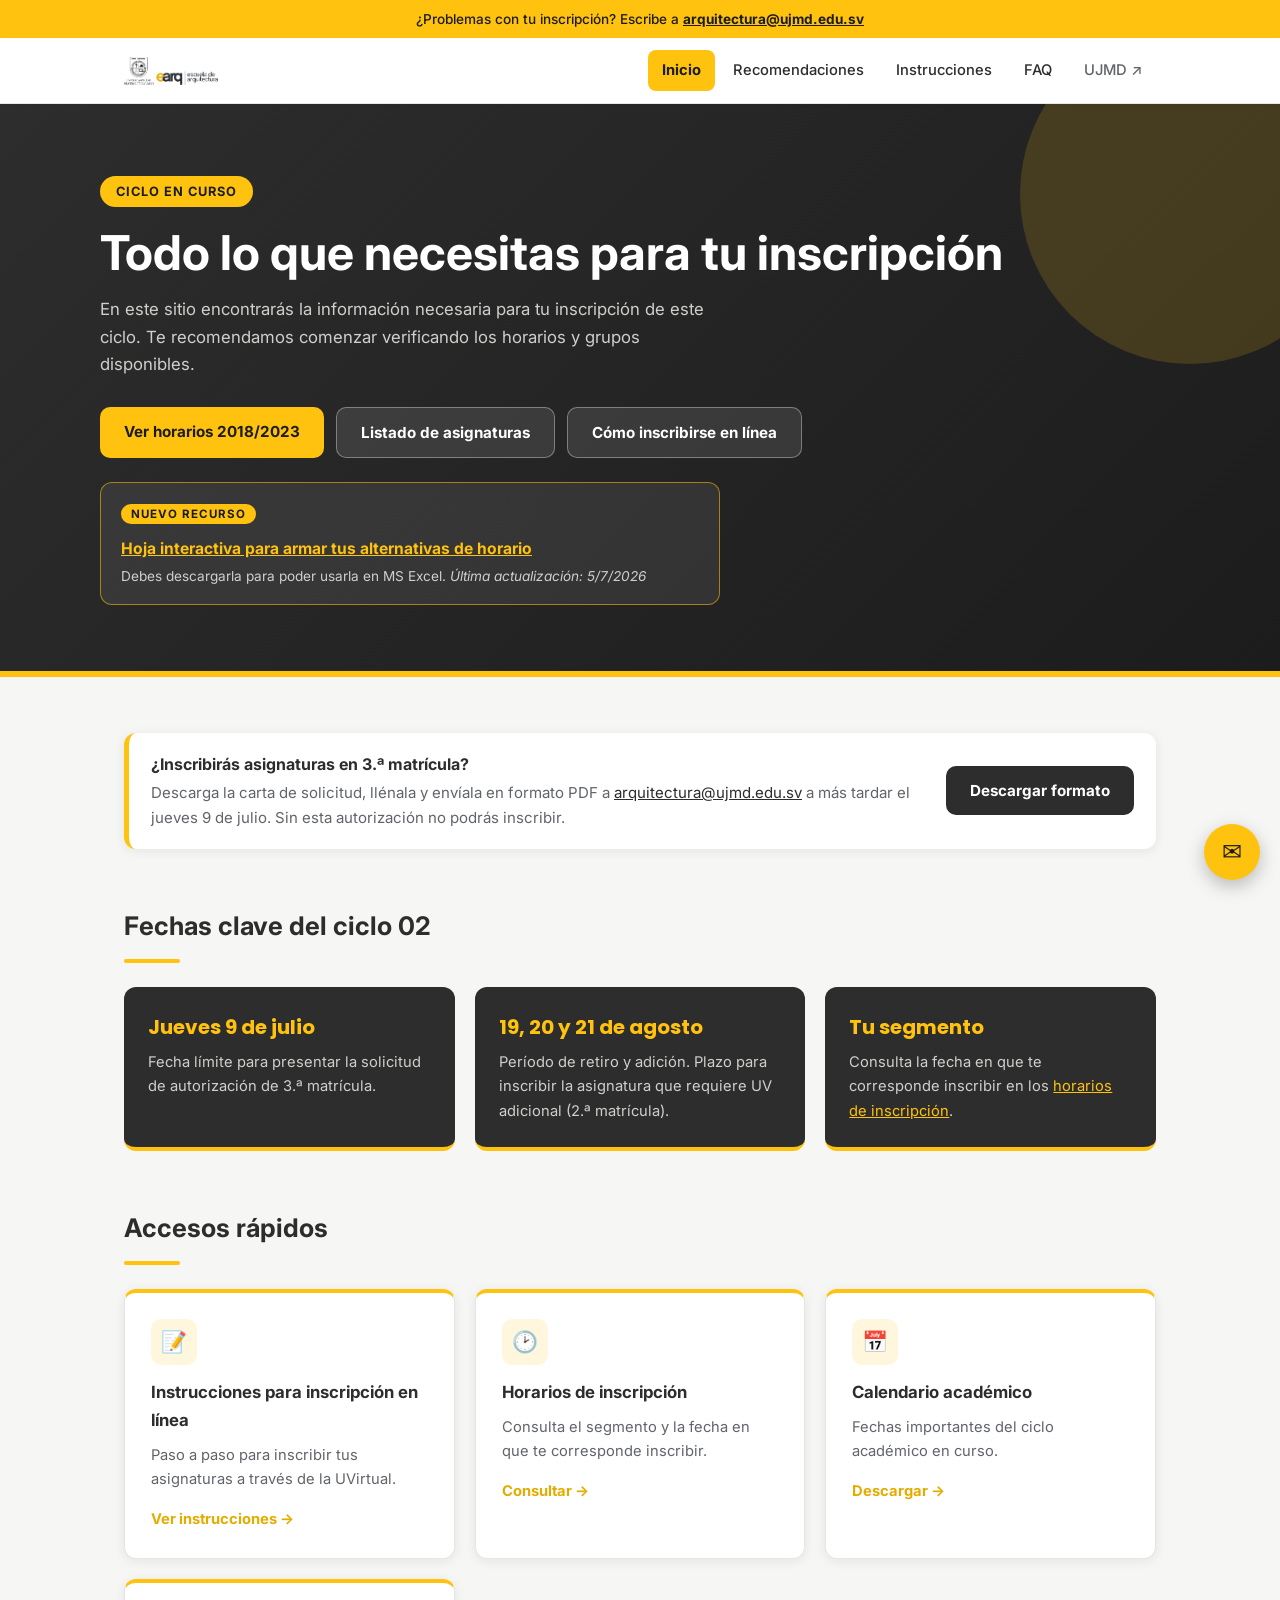
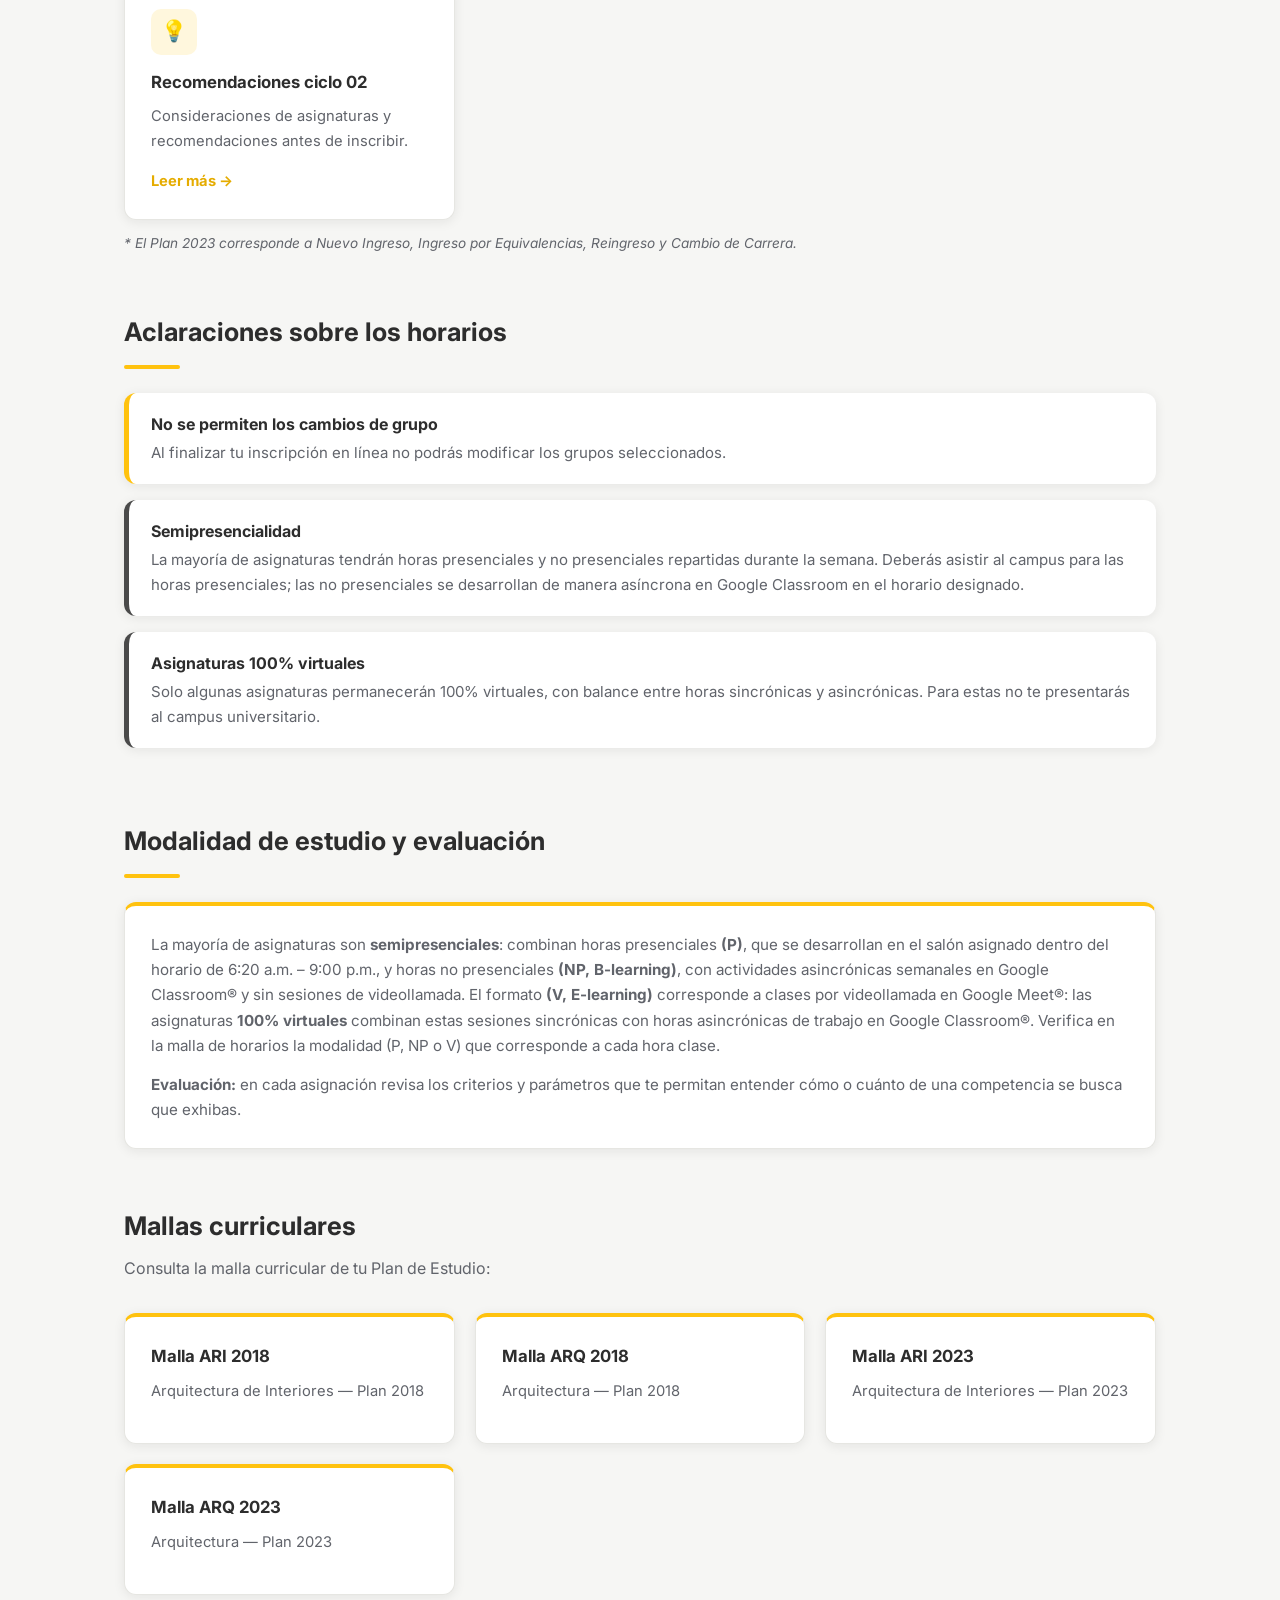
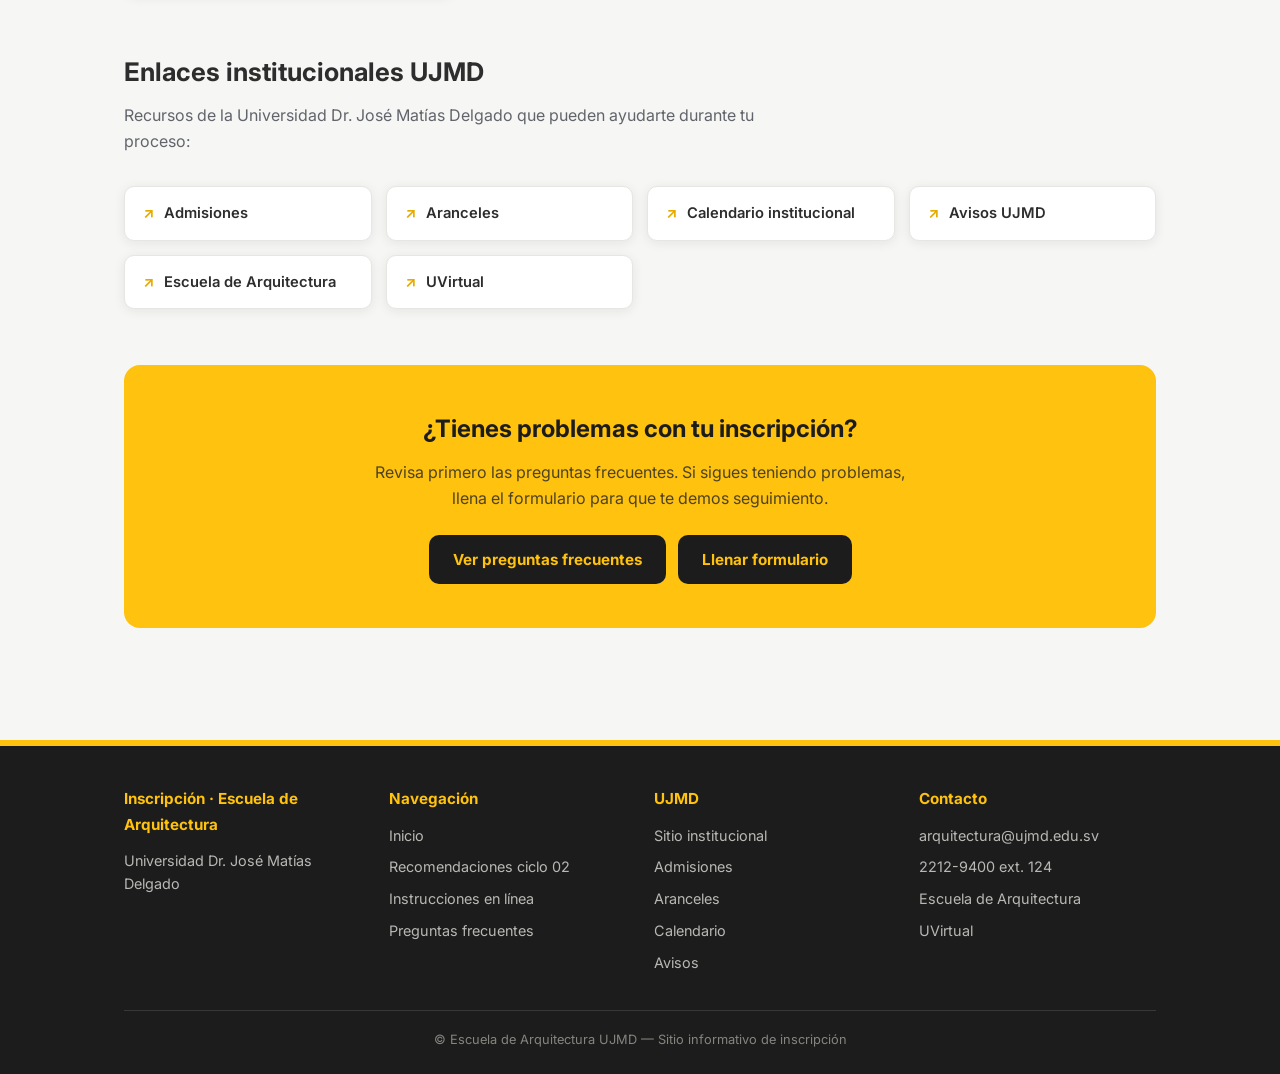
==== commit d65008ec: "Add files via upload" ====
--- a/index.html
+++ b/index.html
@@ -38,7 +38,17 @@
       <p>En este sitio encontrarás la información necesaria para tu inscripción de este ciclo. Te recomendamos comenzar verificando los horarios y grupos disponibles.</p>
       <div class="hero-botones">
         <a class="btn btn-amarillo" href="https://drive.google.com/open?id=1923eWimsNDPZbsRJVhP5gRsiucGjTOb5" target="_blank" rel="noopener">Ver horarios 2018/2023</a>
+        <a class="btn btn-claro" href="https://drive.google.com/open?id=1y3ivrCp_7fT7D3oIXPWiKIe9DtbUjibN" target="_blank" rel="noopener">Listado de asignaturas</a>
         <a class="btn btn-claro" href="instrucciones.html">Cómo inscribirse en línea</a>
+      </div>
+
+      <!-- Nuevo recurso: hoja interactiva de horarios. Edita la fecha de actualización aquí abajo. -->
+      <div style="margin-top:24px; background:rgba(255,255,255,0.08); border:1px solid rgba(255,194,14,0.55); border-radius:12px; padding:16px 20px; max-width:620px;">
+        <span style="background:var(--amarillo); color:var(--gris-profundo); font-weight:700; font-size:0.72rem; letter-spacing:1px; text-transform:uppercase; padding:3px 10px; border-radius:999px;">Nuevo recurso</span>
+        <p style="margin:10px 0 4px; font-size:0.98rem;">
+          <a href="https://docs.google.com/spreadsheets/d/15Bo3qzZ-b8wHty07IjirQ-MpVF-Xn2zj?rtpof=true&amp;usp=drive_fs" target="_blank" rel="noopener" style="color:var(--amarillo); font-weight:700;">Hoja interactiva para armar tus alternativas de horario</a>
+        </p>
+        <p style="color:#cfcfcb; font-size:0.85rem; margin:0;">Debes descargarla para poder usarla en MS Excel. <em>Última actualización: 5/7/2026</em></p>
       </div>
     </div>
   </section>
@@ -139,28 +149,10 @@
       <div class="contenedor">
         <h2 class="seccion-titulo">Modalidad de estudio y evaluación</h2>
         <div class="linea-acento"></div>
-        <dl class="definiciones">
-          <div class="definicion">
-            <dt>Semipresencialidad</dt>
-            <dd>Se conforma de horas presenciales (P) y no presenciales (NP). En la malla de horarios de la Escuela verifica la modalidad que corresponde a cada hora clase.</dd>
-          </div>
-          <div class="definicion">
-            <dt>Horas no presenciales</dt>
-            <dd>Son para que el estudiante trabaje por su cuenta a través de la plataforma; no habrá sesiones de Google Meet® durante estas horas.</dd>
-          </div>
-          <div class="definicion">
-            <dt>Horas presenciales</dt>
-            <dd>La sesión de clases toma lugar en el salón asignado dentro del horario de 6:20 a.m. – 9:00 p.m.</dd>
-          </div>
-          <div class="definicion">
-            <dt>Horas virtuales</dt>
-            <dd>Horas asincrónicas con trabajo asignado en Google Classroom® y horas sincrónicas con sesiones a través de Google Meet®.</dd>
-          </div>
-          <div class="definicion">
-            <dt>Evaluación</dt>
-            <dd>En cada asignación, revisa los criterios y parámetros que te permitan entender cómo o cuánto de una competencia se busca que exhibas.</dd>
-          </div>
-        </dl>
+        <div class="tarjeta" style="max-width:none;">
+          <p style="font-size:0.95rem; color:var(--texto-suave); margin-bottom:14px;">La mayoría de asignaturas son <strong>semipresenciales</strong>: combinan horas presenciales <strong>(P)</strong>, que se desarrollan en el salón asignado dentro del horario de 6:20 a.m. – 9:00 p.m., y horas no presenciales <strong>(NP, B-learning)</strong>, con actividades asincrónicas semanales en Google Classroom® y sin sesiones de videollamada. El formato <strong>(V, E-learning)</strong> corresponde a clases por videollamada en Google Meet®: las asignaturas <strong>100% virtuales</strong> combinan estas sesiones sincrónicas con horas asincrónicas de trabajo en Google Classroom®. Verifica en la malla de horarios la modalidad (P, NP o V) que corresponde a cada hora clase.</p>
+          <p style="font-size:0.95rem; color:var(--texto-suave); margin-bottom:0;"><strong>Evaluación:</strong> en cada asignación revisa los criterios y parámetros que te permitan entender cómo o cuánto de una competencia se busca que exhibas.</p>
+        </div>
       </div>
     </section>
 
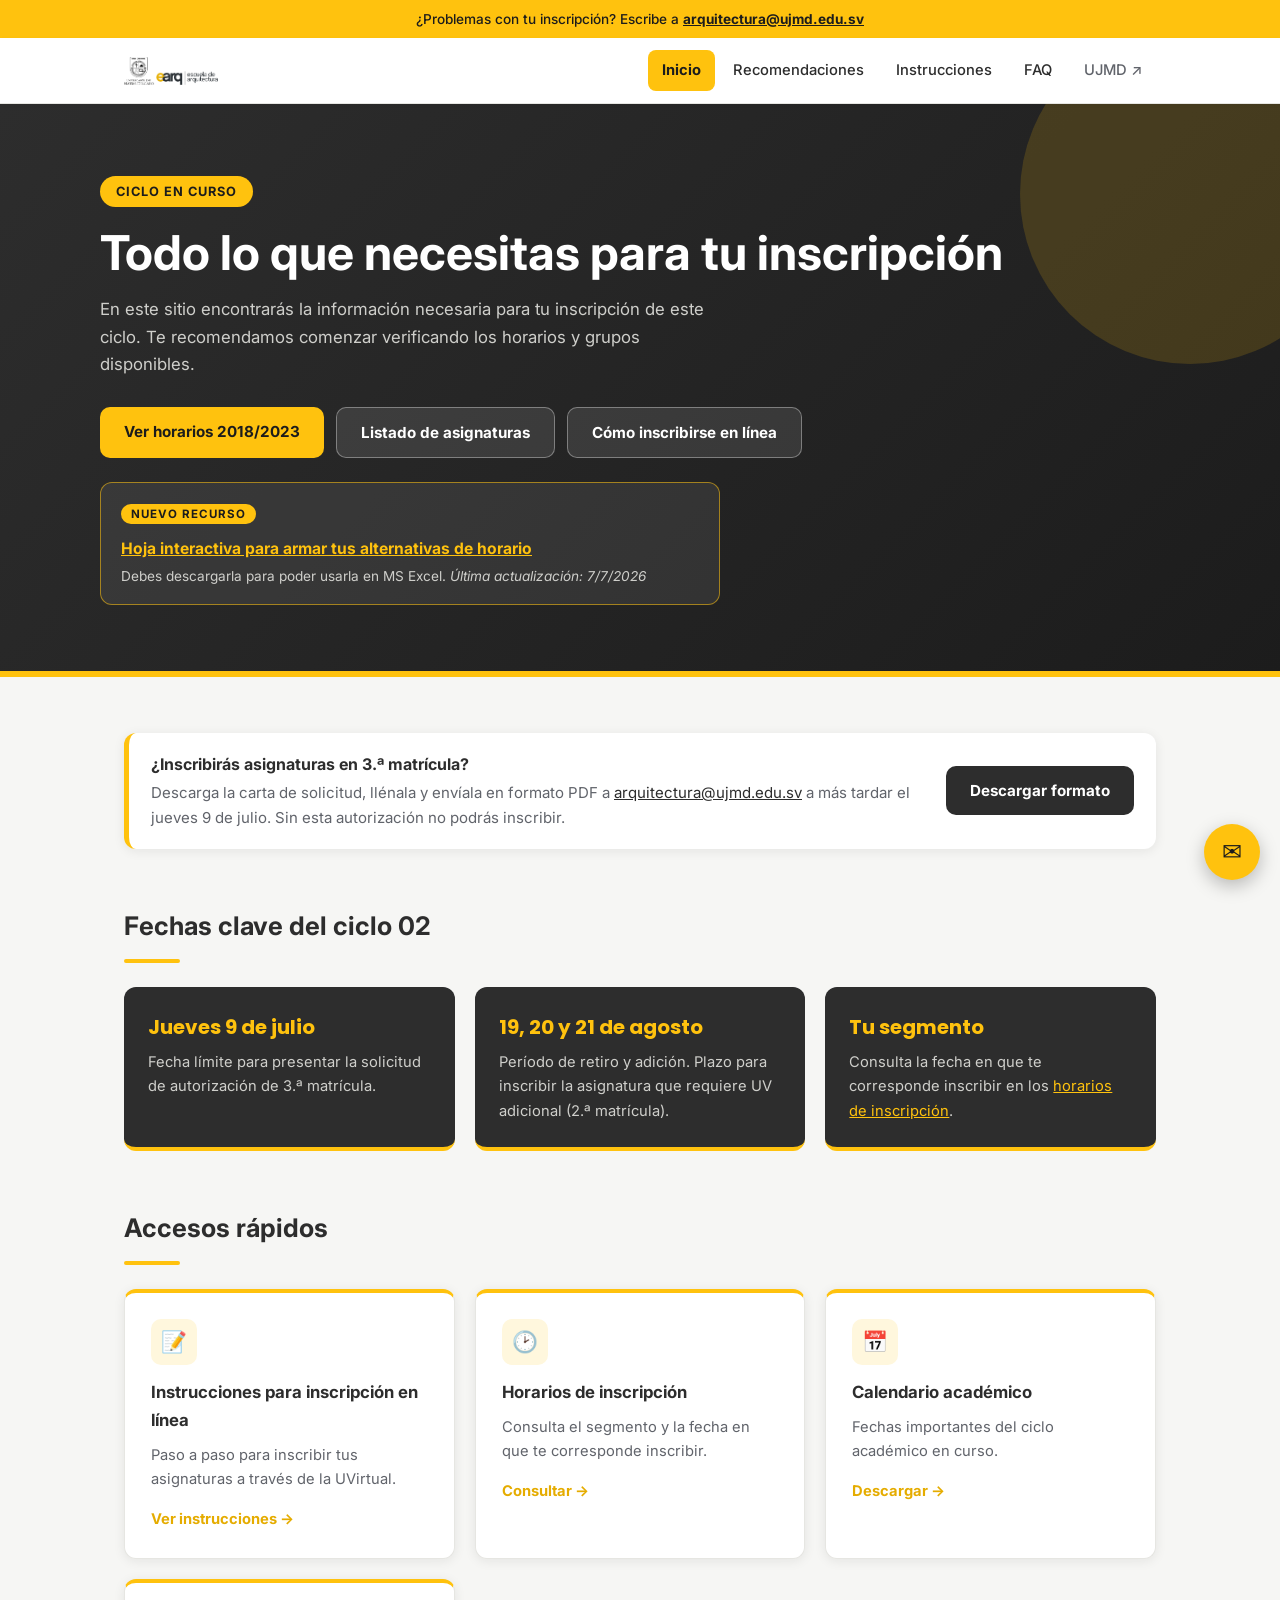
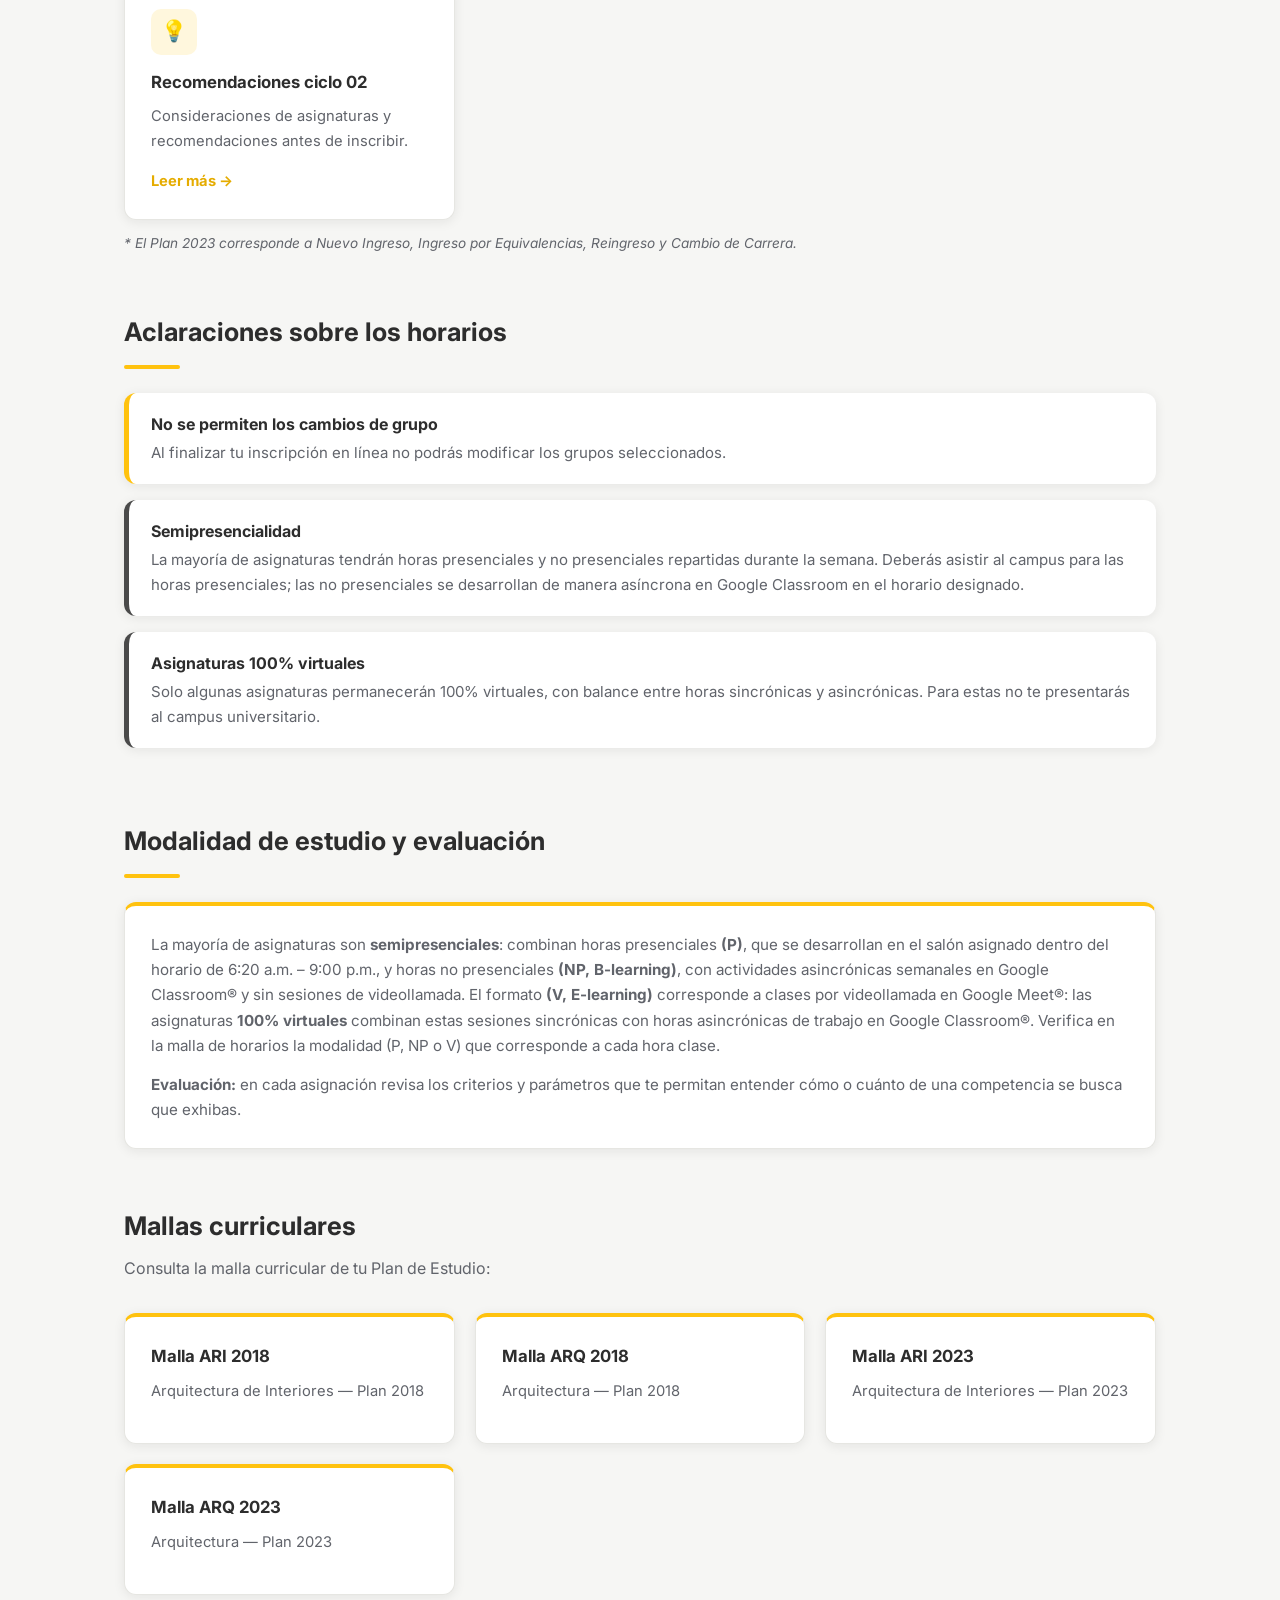
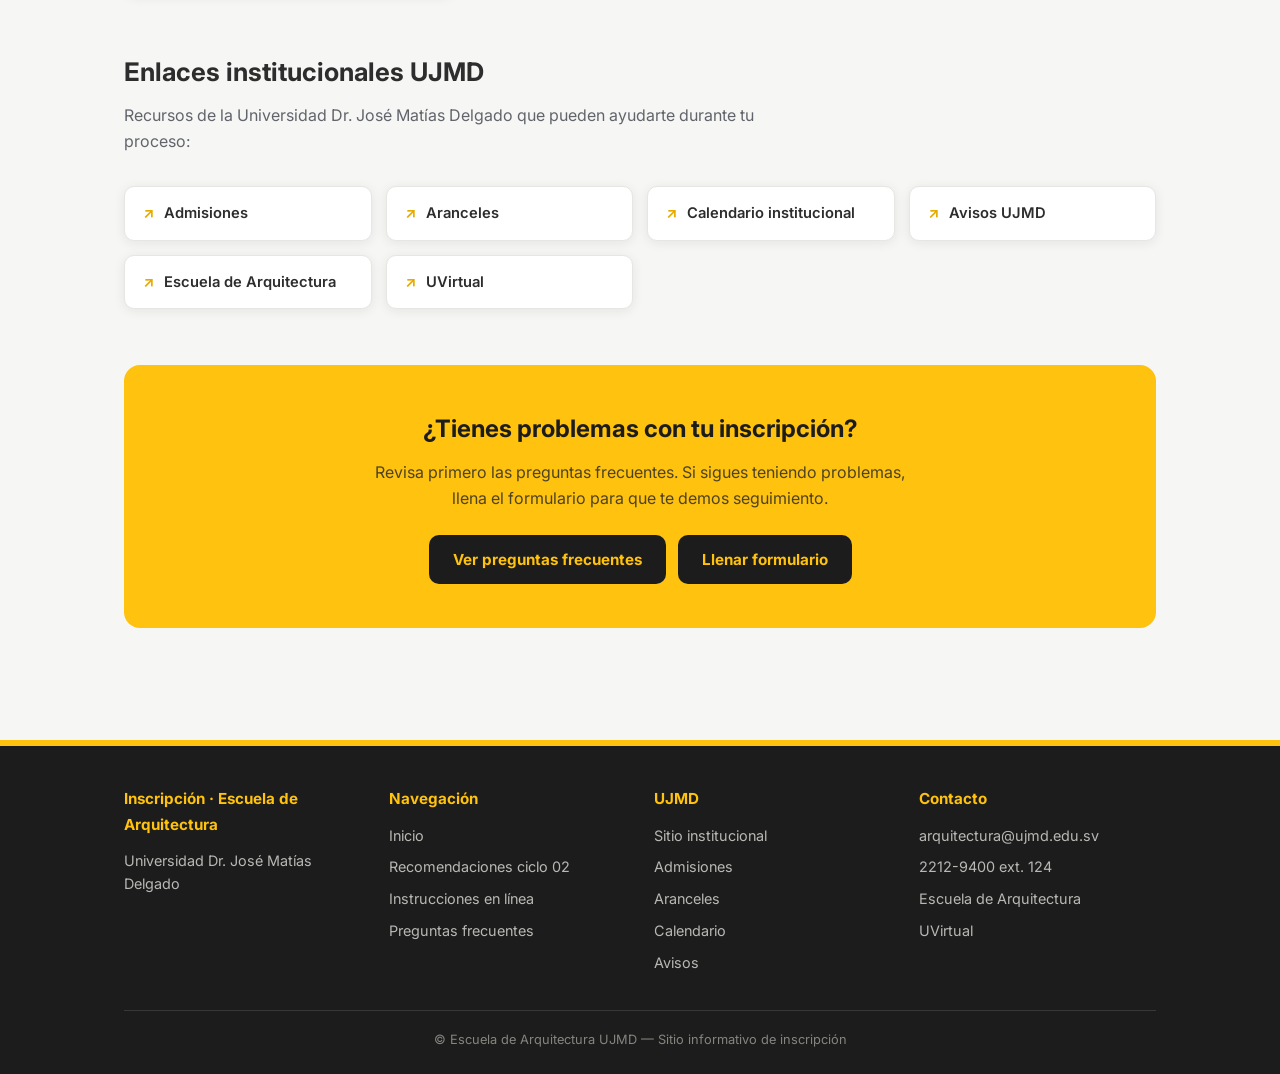
==== commit b9df7cd2: "index.html" ====
--- a/index.html
+++ b/index.html
@@ -46,9 +46,9 @@
       <div style="margin-top:24px; background:rgba(255,255,255,0.08); border:1px solid rgba(255,194,14,0.55); border-radius:12px; padding:16px 20px; max-width:620px;">
         <span style="background:var(--amarillo); color:var(--gris-profundo); font-weight:700; font-size:0.72rem; letter-spacing:1px; text-transform:uppercase; padding:3px 10px; border-radius:999px;">Nuevo recurso</span>
         <p style="margin:10px 0 4px; font-size:0.98rem;">
-          <a href="https://docs.google.com/spreadsheets/d/15Bo3qzZ-b8wHty07IjirQ-MpVF-Xn2zj?rtpof=true&amp;usp=drive_fs" target="_blank" rel="noopener" style="color:var(--amarillo); font-weight:700;">Hoja interactiva para armar tus alternativas de horario</a>
+          <a href="https://docs.google.com/spreadsheets/d/1r65-EHTs5rJhNo7Xrf1Z5jIyaQxc4_jx?rtpof=true&usp=drive_fs" target="_blank" rel="noopener" style="color:var(--amarillo); font-weight:700;">Hoja interactiva para armar tus alternativas de horario</a>
         </p>
-        <p style="color:#cfcfcb; font-size:0.85rem; margin:0;">Debes descargarla para poder usarla en MS Excel. <em>Última actualización: 5/7/2026</em></p>
+        <p style="color:#cfcfcb; font-size:0.85rem; margin:0;">Debes descargarla para poder usarla en MS Excel. <em>Última actualización: 7/7/2026</em></p>
       </div>
     </div>
   </section>
